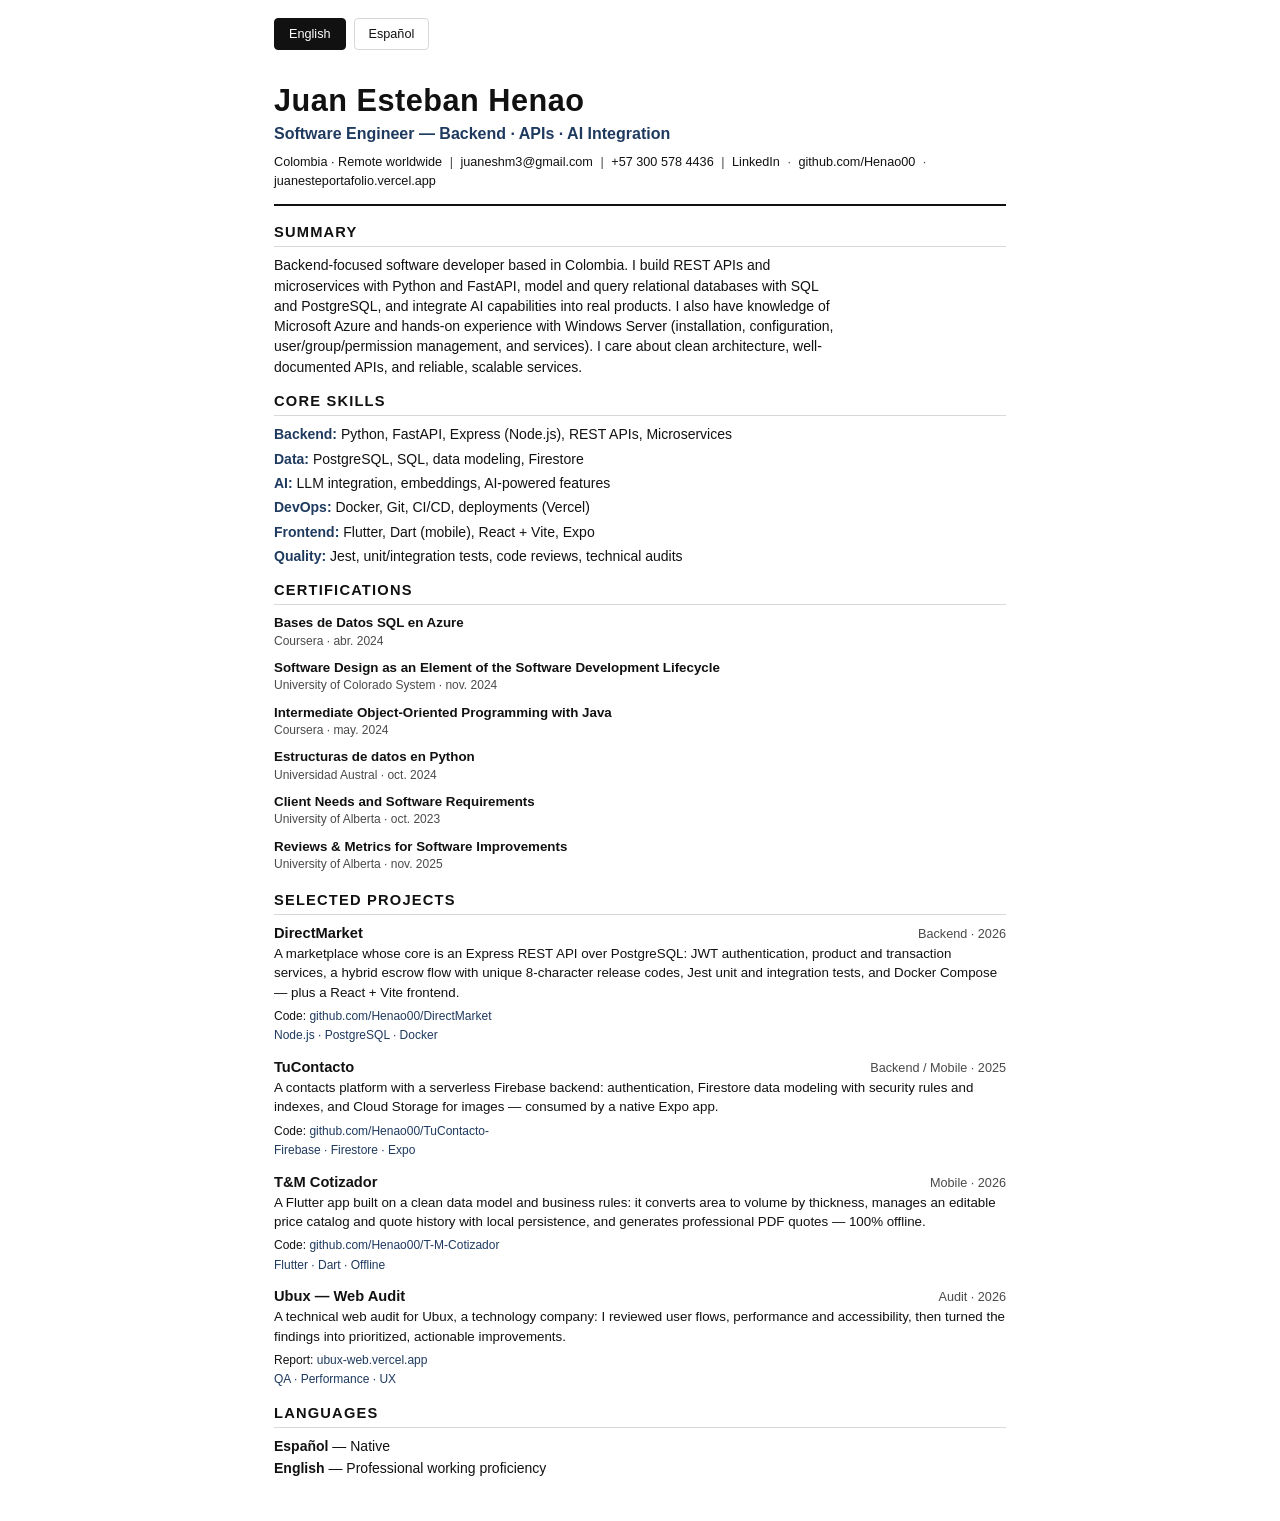
==== CV.html @ e6535318 "Add Azure/Windows Server experience and selected certifications (web + CV)" ====
<!DOCTYPE html>
<html lang="en">
<head>
<meta charset="UTF-8">
<meta name="viewport" content="width=device-width, initial-scale=1.0">
<title>Juan Esteban Henao — Software Engineer | CV</title>
<meta name="description" content="Curriculum Vitae — Juan Esteban Henao. Software Engineer focused on backend, APIs and AI integration.">
<style>
  :root{
    --ink:#111111;
    --muted:#4a4a4a;
    --line:#d8d8d8;
    --accent:#1f3a5f;
    --paper:#ffffff;
  }
  *{margin:0;padding:0;box-sizing:border-box;}
  html{-webkit-text-size-adjust:100%;}
  body{
    background:var(--paper);
    color:var(--ink);
    font-family: Arial, Helvetica, "Helvetica Neue", sans-serif;
    font-size:10.5pt;
    line-height:1.45;
  }
  .page{
    max-width:820px;
    margin:0 auto;
    padding:34px 44px 40px;
  }

  /* ---------- header ---------- */
  header{
    border-bottom:2px solid var(--ink);
    padding-bottom:14px;
    margin-bottom:16px;
  }
  h1{
    font-size:23pt;
    letter-spacing:.5px;
    line-height:1.1;
  }
  .jobtitle{
    font-size:12pt;
    color:var(--accent);
    margin-top:4px;
    font-weight:700;
  }
  .contact{
    margin-top:8px;
    font-size:9.5pt;
    color:var(--ink);
  }
  .contact .sep{color:var(--muted);padding:0 4px;}
  .contact a{color:inherit;text-decoration:none;}
  .contact a:hover{text-decoration:underline;}

  /* ---------- sections ---------- */
  section{margin-top:14px;}
  h2{
    font-size:11pt;
    text-transform:uppercase;
    letter-spacing:1.2px;
    color:var(--ink);
    border-bottom:1px solid var(--line);
    padding-bottom:3px;
    margin-bottom:8px;
  }
  p{margin-bottom:6px;}
  .summary{max-width:72ch;}

  /* skills */
  ul.skills{list-style:none;}
  ul.skills li{margin-bottom:4px;}
  ul.skills .cat{font-weight:700;color:var(--accent);}

  /* projects */
  .proj{margin-bottom:12px;}
  .proj-head{display:flex;justify-content:space-between;align-items:baseline;gap:12px;}
  .proj-name{font-weight:700;font-size:11pt;}
  .proj-right{font-size:9.5pt;color:var(--muted);white-space:nowrap;}
  .proj p{font-size:10pt;}
  .proj .stack{font-size:9pt;color:var(--accent);margin-top:2px;}
  .proj .links{font-size:9pt;}
  .proj .links a{color:var(--accent);text-decoration:none;}
  .proj .links a:hover{text-decoration:underline;}
  .proj ul{margin:4px 0 0 0;padding-left:18px;font-size:10pt;}
  .proj ul li{margin-bottom:2px;}

  .certs{display:flex;flex-direction:column;gap:6px;}
  .cert{margin-bottom:2px;}
  .cert-name{font-weight:700;font-size:10pt;}
  .cert-meta{font-size:9pt;color:var(--muted);}

  /* languages */
  ul.lang{list-style:none;}
  ul.lang li{margin-bottom:2px;}

  /* controls */
  .controls{
    max-width:820px;margin:0 auto;padding:18px 44px 0;
    display:flex;gap:8px;
  }
  .controls button{
    font:inherit;font-size:9.5pt;
    padding:6px 14px;border:1px solid var(--line);
    background:var(--paper);color:var(--ink);border-radius:4px;cursor:pointer;
  }
  .controls button.active{background:var(--ink);color:#fff;border-color:var(--ink);}

  /* ---------- print ---------- */
  @page{ size:A4; margin:11mm; }
  @media print{
    body{ font-size:9.5pt; line-height:1.35; }
    .controls{display:none;}
    .page{padding:0;max-width:none;}
    a{color:inherit;}
    h1{font-size:20pt;}
    header{padding-bottom:10px;margin-bottom:12px;}
    section{margin-top:8px;}
    .proj{margin-bottom:6px;}
    .proj p{font-size:9.5pt;}
  }
</style>
</head>
<body>
  <div class="controls" aria-label="Language selector">
    <button id="btnEn" class="active" type="button" onclick="setLang('en')">English</button>
    <button id="btnEs" type="button" onclick="setLang('es')">Español</button>
  </div>

  <div class="page">
    <!-- ================= HEADER ================= -->
    <header>
      <h1>Juan Esteban Henao</h1>
      <div class="jobtitle" data-en="Software Engineer — Backend · APIs · AI Integration"
                          data-es="Ingeniero de Software — Backend · APIs · Integración de IA"></div>
      <div class="contact">
        <span data-en="Colombia · Remote worldwide" data-es="Colombia · Remoto en todo el mundo"></span>
        <span class="sep">|</span>
        <a href="&#109;&#97;&#105;&#108;&#116;&#111;&#58;juaneshm3&#64;gmail&#46;com">juaneshm3&#64;gmail&#46;com</a>
        <span class="sep">|</span>
        <a href="https://wa.me/573005784436" target="_blank" rel="noopener">+57 300 578 4436</a>
        <span class="sep">|</span>
        <a href="https://www.linkedin.com/in/juan-esteban-henao-manrique-15b558282/" target="_blank" rel="noopener">LinkedIn</a>
        <span class="sep">·</span>
        <a href="https://github.com/Henao00" target="_blank" rel="noopener">github.com/Henao00</a>
        <span class="sep">·</span>
        <a href="https://juanesteportafolio.vercel.app/" target="_blank" rel="noopener">juanesteportafolio.vercel.app</a>
      </div>
    </header>

    <!-- ================= SUMMARY ================= -->
    <section>
      <h2 data-en="Summary" data-es="Perfil"></h2>
      <p class="summary"
         data-en="Backend-focused software developer based in Colombia. I build REST APIs and microservices with Python and FastAPI, model and query relational databases with SQL and PostgreSQL, and integrate AI capabilities into real products. I also have knowledge of Microsoft Azure and hands-on experience with Windows Server (installation, configuration, user/group/permission management, and services). I care about clean architecture, well-documented APIs, and reliable, scalable services."
         data-es="Desarrollador de software con enfoque en backend, con base en Colombia. Construyo APIs REST y microservicios con Python y FastAPI, modelo y consulto bases de datos relacionales con SQL y PostgreSQL, e integro capacidades de IA en productos reales. Tengo conocimientos en Microsoft Azure y experiencia práctica con Windows Server: instalación, configuración, administración de usuarios, grupos, permisos y servicios. Busco seguir profundizando en la administración y arquitectura de Azure. Me interesan la arquitectura limpia, las APIs bien documentadas y los servicios confiables y escalables."></p>
    </section>

    <!-- ================= SKILLS ================= -->
    <section>
      <h2 data-en="Core Skills" data-es="Habilidades"></h2>
      <ul class="skills">
        <li><span class="cat" data-en="Backend:" data-es="Backend:"></span> Python, FastAPI, Express (Node.js), REST APIs, Microservices</li>
        <li><span class="cat" data-en="Data:" data-es="Datos:"></span> PostgreSQL, SQL, data modeling, Firestore</li>
        <li><span class="cat" data-en="AI:" data-es="IA:"></span> LLM integration, embeddings, AI-powered features</li>
        <li><span class="cat">DevOps:</span> Docker, Git, CI/CD, deployments (Vercel)</li>
        <li><span class="cat" data-en="Frontend:" data-es="Frontend:"></span> Flutter, Dart (mobile), React + Vite, Expo</li>
        <li><span class="cat" data-en="Quality:" data-es="Calidad:"></span> Jest, unit/integration tests, code reviews, technical audits</li>
      </ul>
    </section>

    <!-- ================= CERTIFICATIONS ================= -->
    <section>
      <h2 data-en="Certifications" data-es="Certificaciones"></h2>
      <div class="certs">
        <div class="cert">
          <div class="cert-name">Bases de Datos SQL en Azure</div>
          <div class="cert-meta"><span>Coursera</span> · <span>abr. 2024</span></div>
        </div>
        <div class="cert">
          <div class="cert-name">Software Design as an Element of the Software Development Lifecycle</div>
          <div class="cert-meta"><span>University of Colorado System</span> · <span>nov. 2024</span></div>
        </div>
        <div class="cert">
          <div class="cert-name">Intermediate Object-Oriented Programming with Java</div>
          <div class="cert-meta"><span>Coursera</span> · <span>may. 2024</span></div>
        </div>
        <div class="cert">
          <div class="cert-name">Estructuras de datos en Python</div>
          <div class="cert-meta"><span>Universidad Austral</span> · <span>oct. 2024</span></div>
        </div>
        <div class="cert">
          <div class="cert-name">Client Needs and Software Requirements</div>
          <div class="cert-meta"><span>University of Alberta</span> · <span>oct. 2023</span></div>
        </div>
        <div class="cert">
          <div class="cert-name">Reviews & Metrics for Software Improvements</div>
          <div class="cert-meta"><span>University of Alberta</span> · <span>nov. 2025</span></div>
        </div>
      </div>
    </section>
    <!-- ================= PROJECTS ================= -->
    <section>
      <h2 data-en="Selected Projects" data-es="Proyectos Destacados"></h2>

      <div class="proj">
        <div class="proj-head">
          <span class="proj-name">DirectMarket</span>
          <span class="proj-right" data-en="Backend · 2026" data-es="Backend · 2026"></span>
        </div>
        <p data-en="A marketplace whose core is an Express REST API over PostgreSQL: JWT authentication, product and transaction services, a hybrid escrow flow with unique 8-character release codes, Jest unit and integration tests, and Docker Compose — plus a React + Vite frontend."
           data-es="Un marketplace cuyo núcleo es una API REST de Express sobre PostgreSQL: autenticación JWT, servicios de productos y transacciones, un flujo de escrow híbrido con códigos únicos de liberación de 8 caracteres, pruebas unitarias y de integración con Jest, y Docker Compose — además de un frontend con React + Vite."></p>
        <div class="links"><span data-en="Code:" data-es="Código:"></span>
          <a href="https://github.com/Henao00/DirectMarket" target="_blank" rel="noopener">github.com/Henao00/DirectMarket</a>
        </div>
        <div class="stack">Node.js · PostgreSQL · Docker</div>
      </div>

      <div class="proj">
        <div class="proj-head">
          <span class="proj-name">TuContacto</span>
          <span class="proj-right" data-en="Backend / Mobile · 2025" data-es="Backend / Móvil · 2025"></span>
        </div>
        <p data-en="A contacts platform with a serverless Firebase backend: authentication, Firestore data modeling with security rules and indexes, and Cloud Storage for images — consumed by a native Expo app."
           data-es="Una plataforma de contactos con backend serverless de Firebase: autenticación, modelado de datos en Firestore con reglas de seguridad e índices, y Cloud Storage para imágenes — consumida por una app nativa en Expo."></p>
        <div class="links"><span data-en="Code:" data-es="Código:"></span>
          <a href="https://github.com/Henao00/TuContacto-" target="_blank" rel="noopener">github.com/Henao00/TuContacto-</a>
        </div>
        <div class="stack">Firebase · Firestore · Expo</div>
      </div>

      <div class="proj">
        <div class="proj-head">
          <span class="proj-name">T&amp;M Cotizador</span>
          <span class="proj-right" data-en="Mobile · 2026" data-es="Móvil · 2026"></span>
        </div>
        <p data-en="A Flutter app built on a clean data model and business rules: it converts area to volume by thickness, manages an editable price catalog and quote history with local persistence, and generates professional PDF quotes — 100% offline."
           data-es="Una app Flutter construida sobre un modelo de datos y reglas de negocio claras: convierte área a volumen según el espesor, gestiona un catálogo de precios editable e historial de cotizaciones con persistencia local, y genera cotizaciones PDF profesionales — 100% offline."></p>
        <div class="links"><span data-en="Code:" data-es="Código:"></span>
          <a href="https://github.com/Henao00/T-M-Cotizador" target="_blank" rel="noopener">github.com/Henao00/T-M-Cotizador</a>
        </div>
        <div class="stack">Flutter · Dart · Offline</div>
      </div>

      <div class="proj">
        <div class="proj-head">
          <span class="proj-name">Ubux — Web Audit</span>
          <span class="proj-right" data-en="Audit · 2026" data-es="Auditoría · 2026"></span>
        </div>
        <p data-en="A technical web audit for Ubux, a technology company: I reviewed user flows, performance and accessibility, then turned the findings into prioritized, actionable improvements."
           data-es="Una auditoría técnica web para Ubux, una empresa de tecnología: revisé flujos de usuario, rendimiento y accesibilidad, y convertí los hallazgos en mejoras priorizadas y accionables."></p>
        <div class="links"><span data-en="Report:" data-es="Informe:"></span>
          <a href="https://ubux-web.vercel.app/es" target="_blank" rel="noopener">ubux-web.vercel.app</a>
        </div>
        <div class="stack">QA · Performance · UX</div>
      </div>
    </section>

    <!-- ================= LANGUAGES ================= -->
    <section>
      <h2 data-en="Languages" data-es="Idiomas"></h2>
      <ul class="lang">
        <li><strong>Español</strong> — <span data-en="Native" data-es="Nativo"></span></li>
        <li><strong>English</strong> — <span data-en="Professional working proficiency" data-es="Competencia profesional"></span></li>
      </ul>
    </section>
  </div>

<script>
  const KEY = 'cv-lang';
  const qlang = new URLSearchParams(location.search).get('lang');
  let current = (qlang === 'es' || qlang === 'en') ? qlang : (localStorage.getItem(KEY) || 'en');

  function applyLang(lang) {
    current = lang;
    document.documentElement.lang = lang;
    document.querySelectorAll('[data-en]').forEach(function (el) {
      if (el.hasAttribute('data-' + lang)) el.textContent = el.getAttribute('data-' + lang);
    });
    document.getElementById('btnEn').classList.toggle('active', lang === 'en');
    document.getElementById('btnEs').classList.toggle('active', lang === 'es');
    try { localStorage.setItem(KEY, lang); } catch (e) {}
  }
  function setLang(lang) { applyLang(lang); }
  applyLang(current);
</script>
</body>
</html>
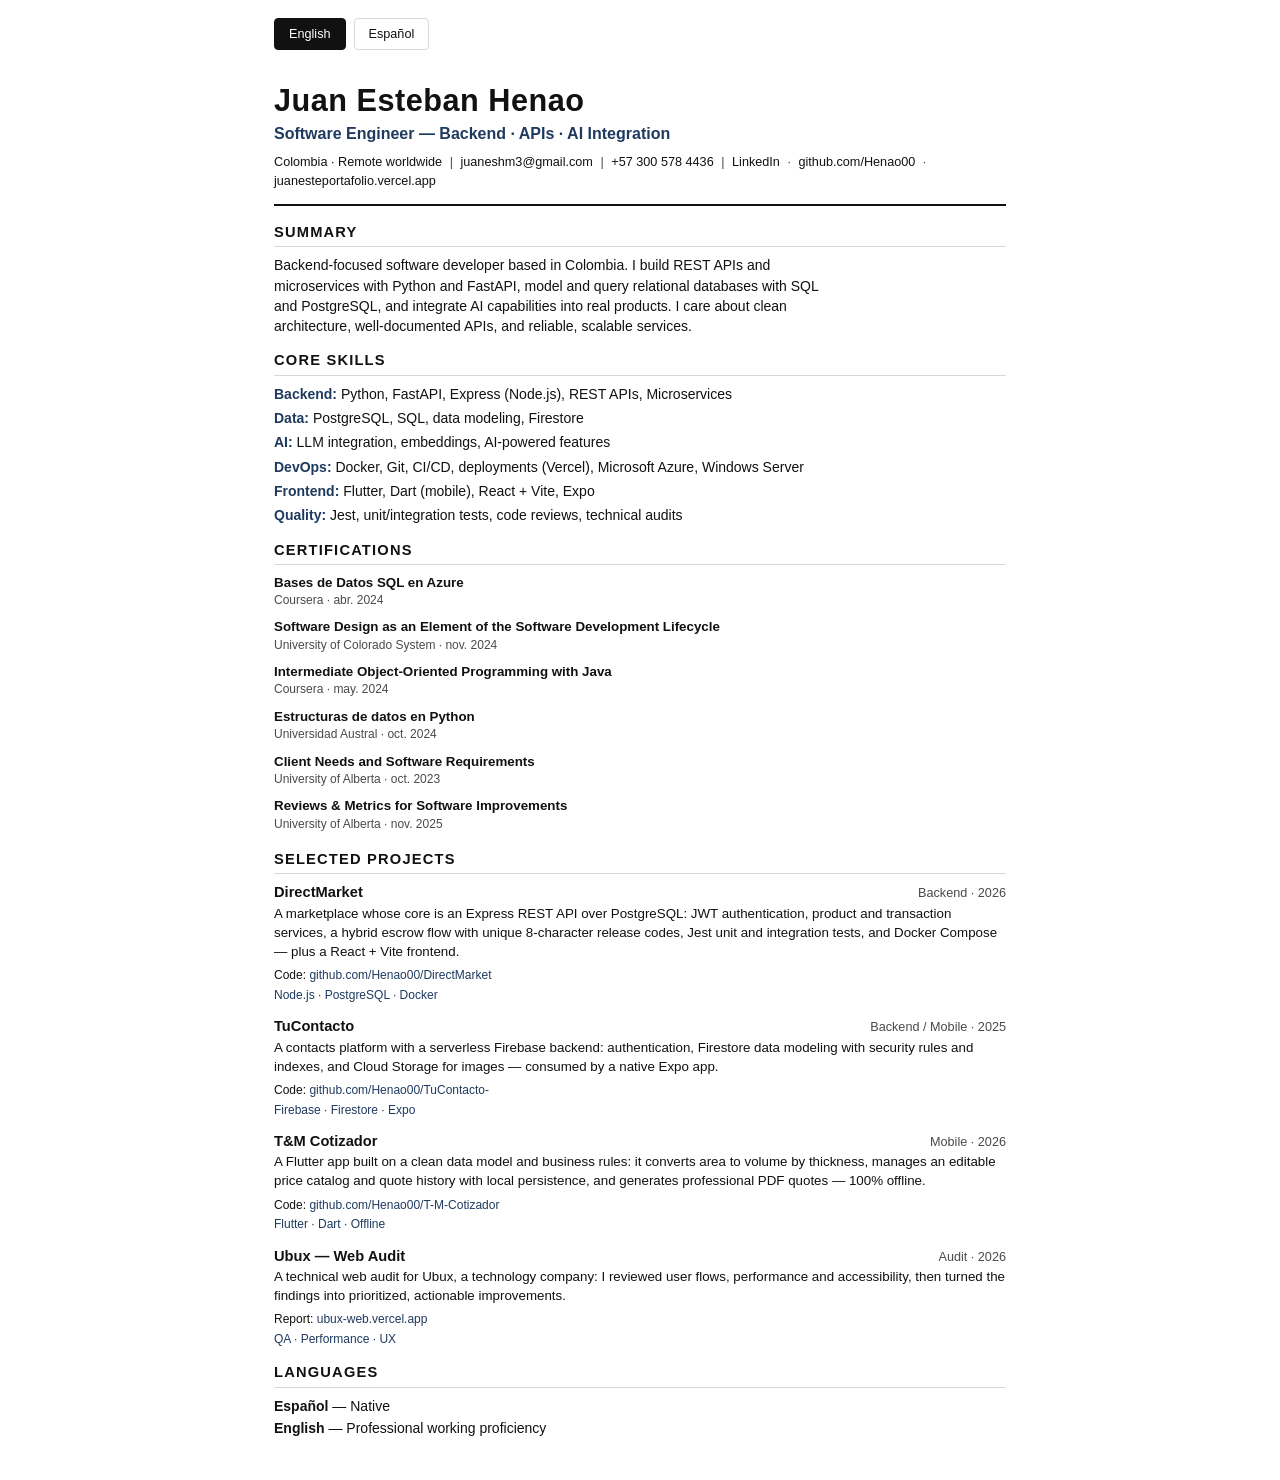
==== commit b483d6f1: "Move Azure/Windows Server to tech tags (web) and to CV skills; remove from web About and clean certs" ====
--- a/CV.html
+++ b/CV.html
@@ -153,7 +153,7 @@
     <section>
       <h2 data-en="Summary" data-es="Perfil"></h2>
       <p class="summary"
-         data-en="Backend-focused software developer based in Colombia. I build REST APIs and microservices with Python and FastAPI, model and query relational databases with SQL and PostgreSQL, and integrate AI capabilities into real products. I also have knowledge of Microsoft Azure and hands-on experience with Windows Server (installation, configuration, user/group/permission management, and services). I care about clean architecture, well-documented APIs, and reliable, scalable services."
+         data-en="Backend-focused software developer based in Colombia. I build REST APIs and microservices with Python and FastAPI, model and query relational databases with SQL and PostgreSQL, and integrate AI capabilities into real products. I care about clean architecture, well-documented APIs, and reliable, scalable services."
          data-es="Desarrollador de software con enfoque en backend, con base en Colombia. Construyo APIs REST y microservicios con Python y FastAPI, modelo y consulto bases de datos relacionales con SQL y PostgreSQL, e integro capacidades de IA en productos reales. Tengo conocimientos en Microsoft Azure y experiencia práctica con Windows Server: instalación, configuración, administración de usuarios, grupos, permisos y servicios. Busco seguir profundizando en la administración y arquitectura de Azure. Me interesan la arquitectura limpia, las APIs bien documentadas y los servicios confiables y escalables."></p>
     </section>
 
@@ -164,7 +164,7 @@
         <li><span class="cat" data-en="Backend:" data-es="Backend:"></span> Python, FastAPI, Express (Node.js), REST APIs, Microservices</li>
         <li><span class="cat" data-en="Data:" data-es="Datos:"></span> PostgreSQL, SQL, data modeling, Firestore</li>
         <li><span class="cat" data-en="AI:" data-es="IA:"></span> LLM integration, embeddings, AI-powered features</li>
-        <li><span class="cat">DevOps:</span> Docker, Git, CI/CD, deployments (Vercel)</li>
+        <li><span class="cat">DevOps:</span> Docker, Git, CI/CD, deployments (Vercel), Microsoft Azure, Windows Server</li>
         <li><span class="cat" data-en="Frontend:" data-es="Frontend:"></span> Flutter, Dart (mobile), React + Vite, Expo</li>
         <li><span class="cat" data-en="Quality:" data-es="Calidad:"></span> Jest, unit/integration tests, code reviews, technical audits</li>
       </ul>
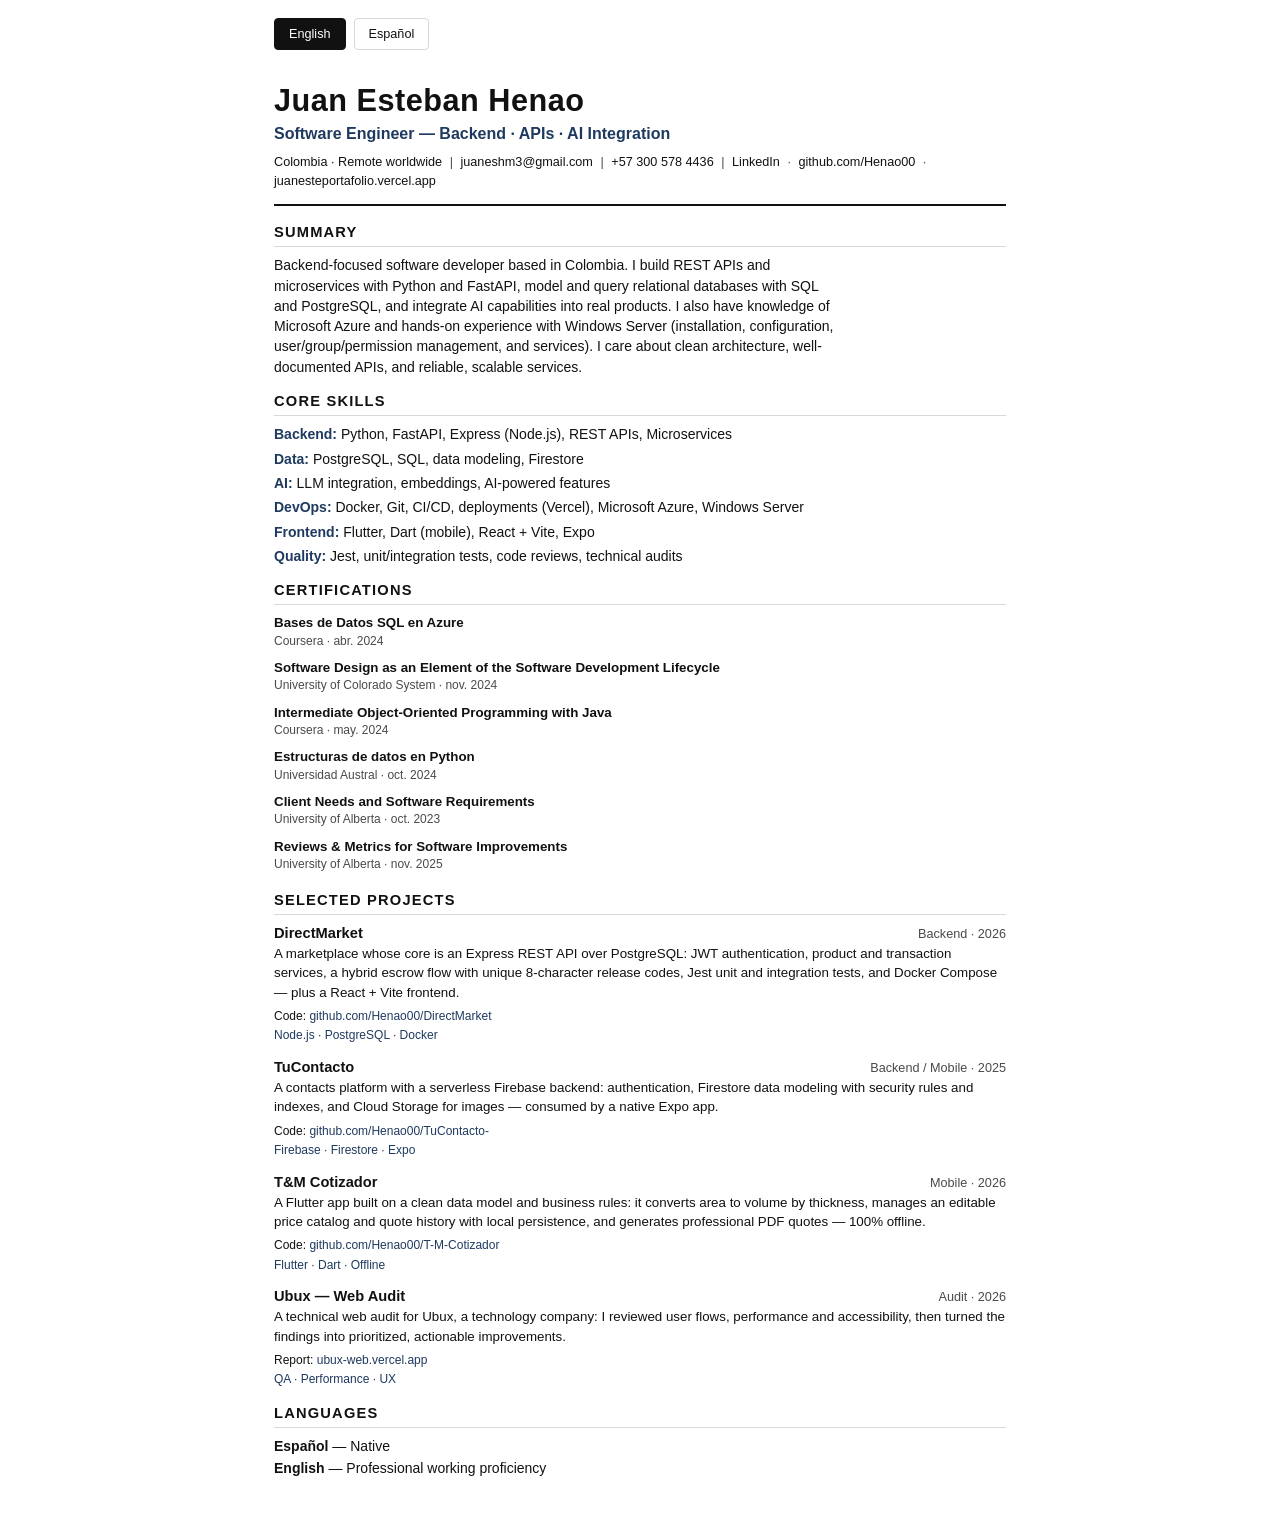
==== commit ebfc27e2: "CV: add Azure/Windows Server back to EN summary; keep out of ES summary; keep in skills" ====
--- a/CV.html
+++ b/CV.html
@@ -153,8 +153,8 @@
     <section>
       <h2 data-en="Summary" data-es="Perfil"></h2>
       <p class="summary"
-         data-en="Backend-focused software developer based in Colombia. I build REST APIs and microservices with Python and FastAPI, model and query relational databases with SQL and PostgreSQL, and integrate AI capabilities into real products. I care about clean architecture, well-documented APIs, and reliable, scalable services."
-         data-es="Desarrollador de software con enfoque en backend, con base en Colombia. Construyo APIs REST y microservicios con Python y FastAPI, modelo y consulto bases de datos relacionales con SQL y PostgreSQL, e integro capacidades de IA en productos reales. Tengo conocimientos en Microsoft Azure y experiencia práctica con Windows Server: instalación, configuración, administración de usuarios, grupos, permisos y servicios. Busco seguir profundizando en la administración y arquitectura de Azure. Me interesan la arquitectura limpia, las APIs bien documentadas y los servicios confiables y escalables."></p>
+         data-en="Backend-focused software developer based in Colombia. I build REST APIs and microservices with Python and FastAPI, model and query relational databases with SQL and PostgreSQL, and integrate AI capabilities into real products. I also have knowledge of Microsoft Azure and hands-on experience with Windows Server (installation, configuration, user/group/permission management, and services). I care about clean architecture, well-documented APIs, and reliable, scalable services."
+         data-es="Desarrollador de software con enfoque en backend, con base en Colombia. Construyo APIs REST y microservicios con Python y FastAPI, modelo y consulto bases de datos relacionales con SQL y PostgreSQL, e integro capacidades de IA en productos reales. Me interesan la arquitectura limpia, las APIs bien documentadas y los servicios confiables y escalables."></p>
     </section>
 
     <!-- ================= SKILLS ================= -->
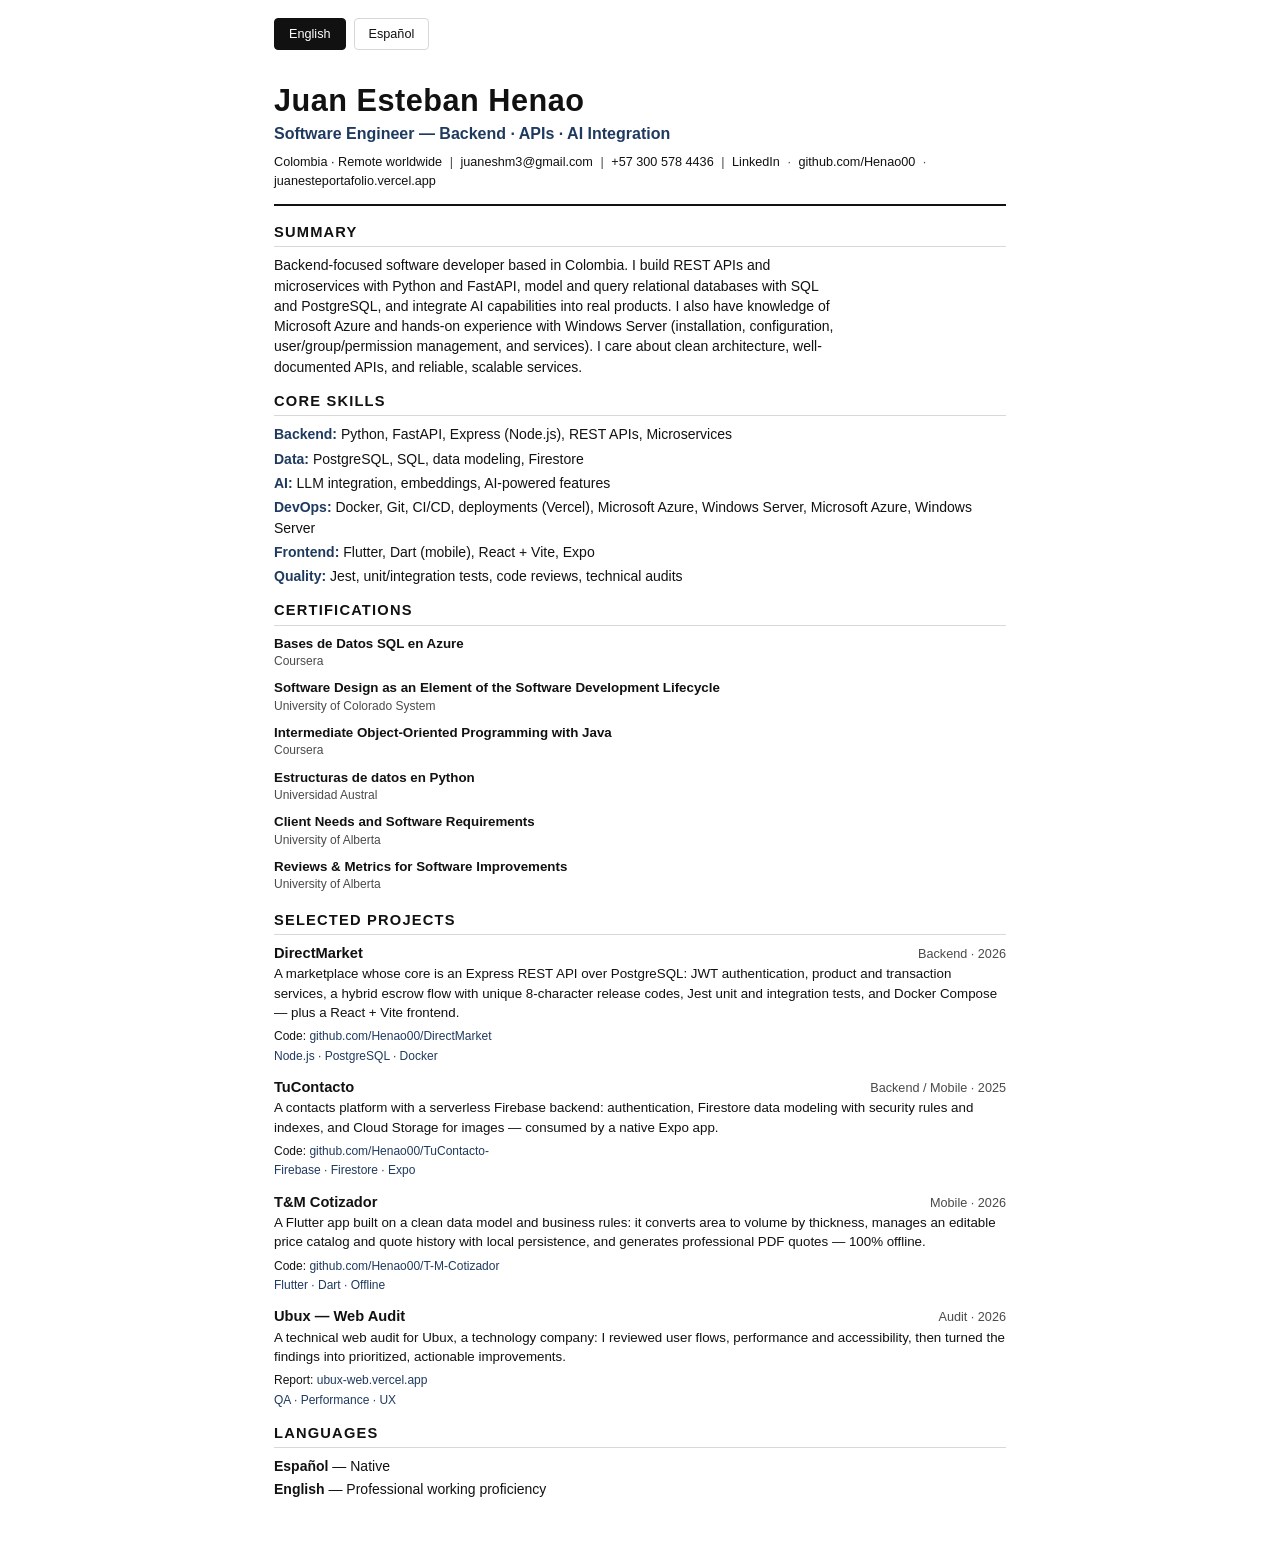
==== commit 57fbc1ef: "CV: add Azure/Windows Server to ES DevOps skills; keep certifications in CV" ====
--- a/CV.html
+++ b/CV.html
@@ -164,7 +164,7 @@
         <li><span class="cat" data-en="Backend:" data-es="Backend:"></span> Python, FastAPI, Express (Node.js), REST APIs, Microservices</li>
         <li><span class="cat" data-en="Data:" data-es="Datos:"></span> PostgreSQL, SQL, data modeling, Firestore</li>
         <li><span class="cat" data-en="AI:" data-es="IA:"></span> LLM integration, embeddings, AI-powered features</li>
-        <li><span class="cat">DevOps:</span> Docker, Git, CI/CD, deployments (Vercel), Microsoft Azure, Windows Server</li>
+        <li><span class="cat">DevOps:</span> Docker, Git, CI/CD, deployments (Vercel), Microsoft Azure, Windows Server, Microsoft Azure, Windows Server</li>
         <li><span class="cat" data-en="Frontend:" data-es="Frontend:"></span> Flutter, Dart (mobile), React + Vite, Expo</li>
         <li><span class="cat" data-en="Quality:" data-es="Calidad:"></span> Jest, unit/integration tests, code reviews, technical audits</li>
       </ul>
@@ -176,27 +176,27 @@
       <div class="certs">
         <div class="cert">
           <div class="cert-name">Bases de Datos SQL en Azure</div>
-          <div class="cert-meta"><span>Coursera</span> · <span>abr. 2024</span></div>
+          <div class="cert-meta"><span>Coursera</span></div>
         </div>
         <div class="cert">
           <div class="cert-name">Software Design as an Element of the Software Development Lifecycle</div>
-          <div class="cert-meta"><span>University of Colorado System</span> · <span>nov. 2024</span></div>
+          <div class="cert-meta"><span>University of Colorado System</span></div>
         </div>
         <div class="cert">
           <div class="cert-name">Intermediate Object-Oriented Programming with Java</div>
-          <div class="cert-meta"><span>Coursera</span> · <span>may. 2024</span></div>
+          <div class="cert-meta"><span>Coursera</span></div>
         </div>
         <div class="cert">
           <div class="cert-name">Estructuras de datos en Python</div>
-          <div class="cert-meta"><span>Universidad Austral</span> · <span>oct. 2024</span></div>
+          <div class="cert-meta"><span>Universidad Austral</span></div>
         </div>
         <div class="cert">
           <div class="cert-name">Client Needs and Software Requirements</div>
-          <div class="cert-meta"><span>University of Alberta</span> · <span>oct. 2023</span></div>
+          <div class="cert-meta"><span>University of Alberta</span></div>
         </div>
         <div class="cert">
           <div class="cert-name">Reviews & Metrics for Software Improvements</div>
-          <div class="cert-meta"><span>University of Alberta</span> · <span>nov. 2025</span></div>
+          <div class="cert-meta"><span>University of Alberta</span></div>
         </div>
       </div>
     </section>
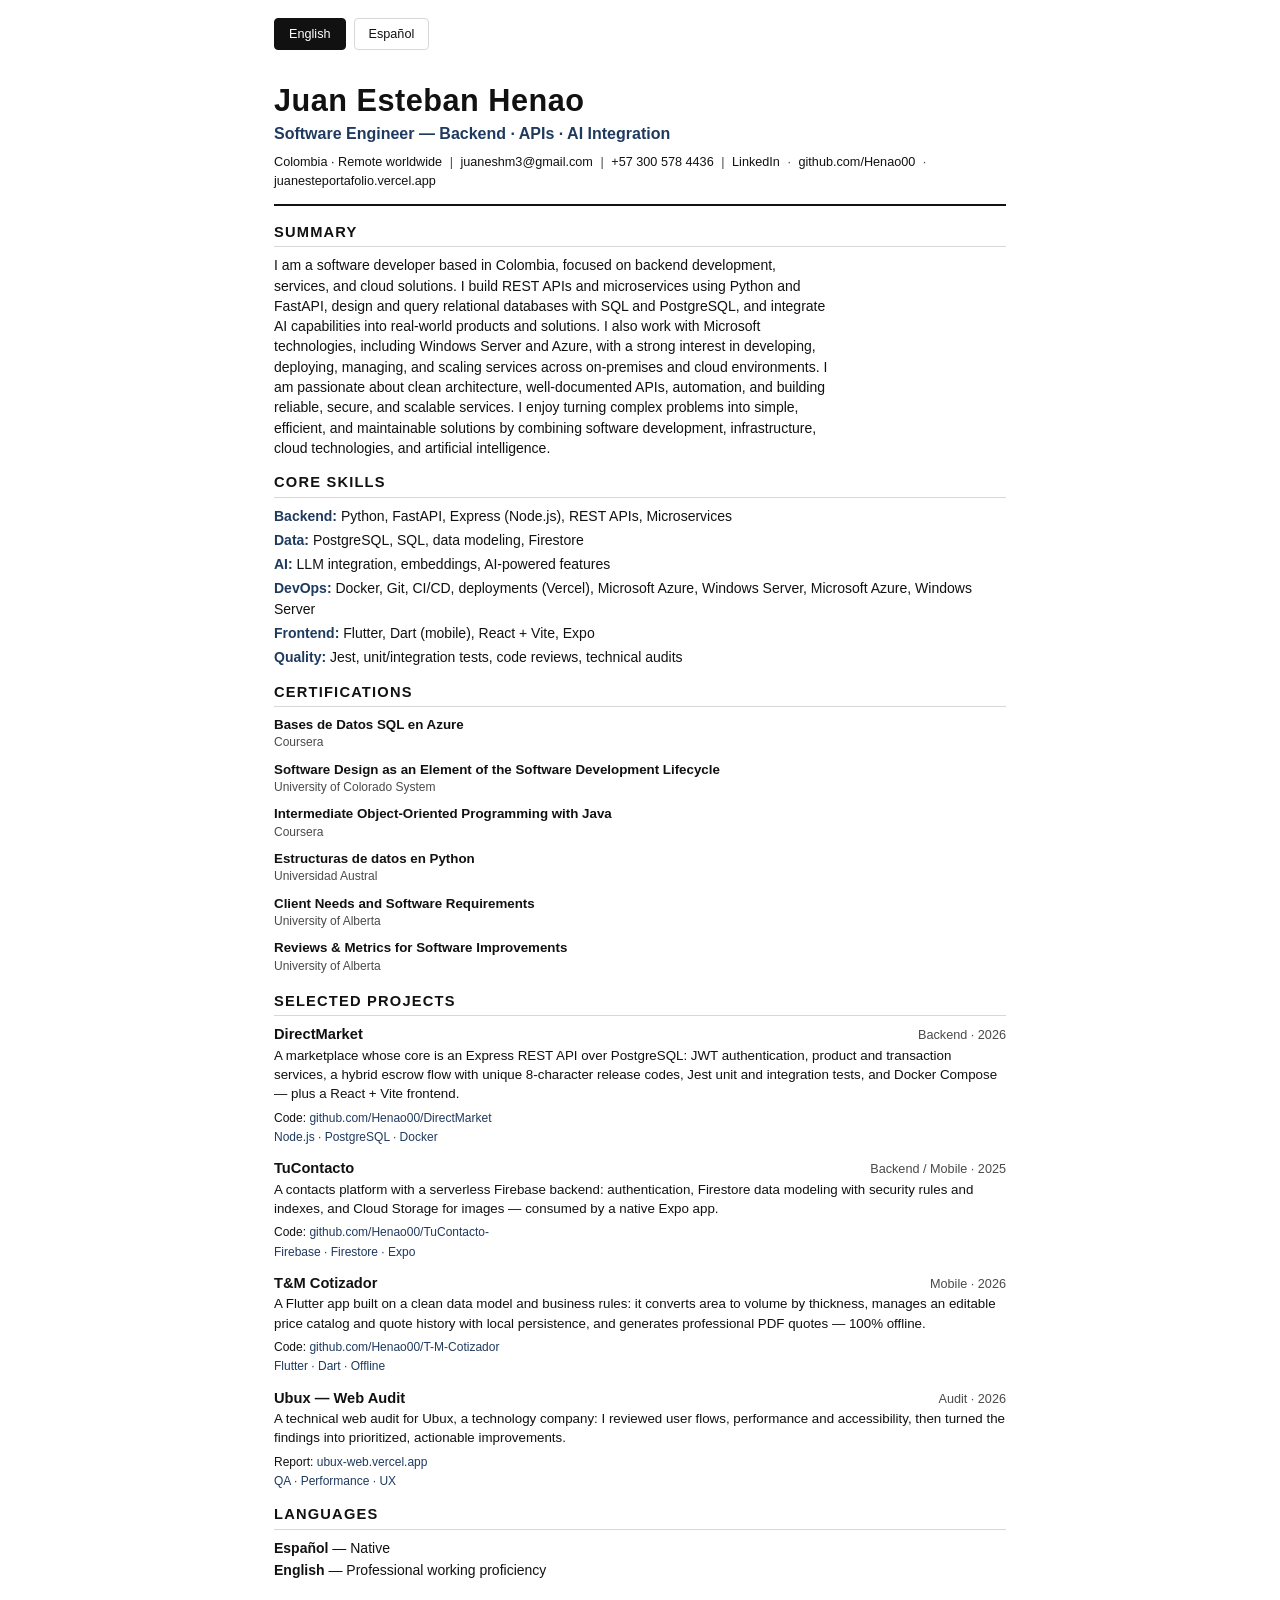
==== commit b35f96d5: "About: update English + add Spanish translation; CV: update EN and ES summaries" ====
--- a/CV.html
+++ b/CV.html
@@ -153,7 +153,7 @@
     <section>
       <h2 data-en="Summary" data-es="Perfil"></h2>
       <p class="summary"
-         data-en="Backend-focused software developer based in Colombia. I build REST APIs and microservices with Python and FastAPI, model and query relational databases with SQL and PostgreSQL, and integrate AI capabilities into real products. I also have knowledge of Microsoft Azure and hands-on experience with Windows Server (installation, configuration, user/group/permission management, and services). I care about clean architecture, well-documented APIs, and reliable, scalable services."
+         data-en="I am a software developer based in Colombia, focused on backend development, services, and cloud solutions. I build REST APIs and microservices using Python and FastAPI, design and query relational databases with SQL and PostgreSQL, and integrate AI capabilities into real-world products and solutions. I also work with Microsoft technologies, including Windows Server and Azure, with a strong interest in developing, deploying, managing, and scaling services across on-premises and cloud environments. I am passionate about clean architecture, well-documented APIs, automation, and building reliable, secure, and scalable services. I enjoy turning complex problems into simple, efficient, and maintainable solutions by combining software development, infrastructure, cloud technologies, and artificial intelligence."
          data-es="Desarrollador de software con enfoque en backend, con base en Colombia. Construyo APIs REST y microservicios con Python y FastAPI, modelo y consulto bases de datos relacionales con SQL y PostgreSQL, e integro capacidades de IA en productos reales. Me interesan la arquitectura limpia, las APIs bien documentadas y los servicios confiables y escalables."></p>
     </section>
 
